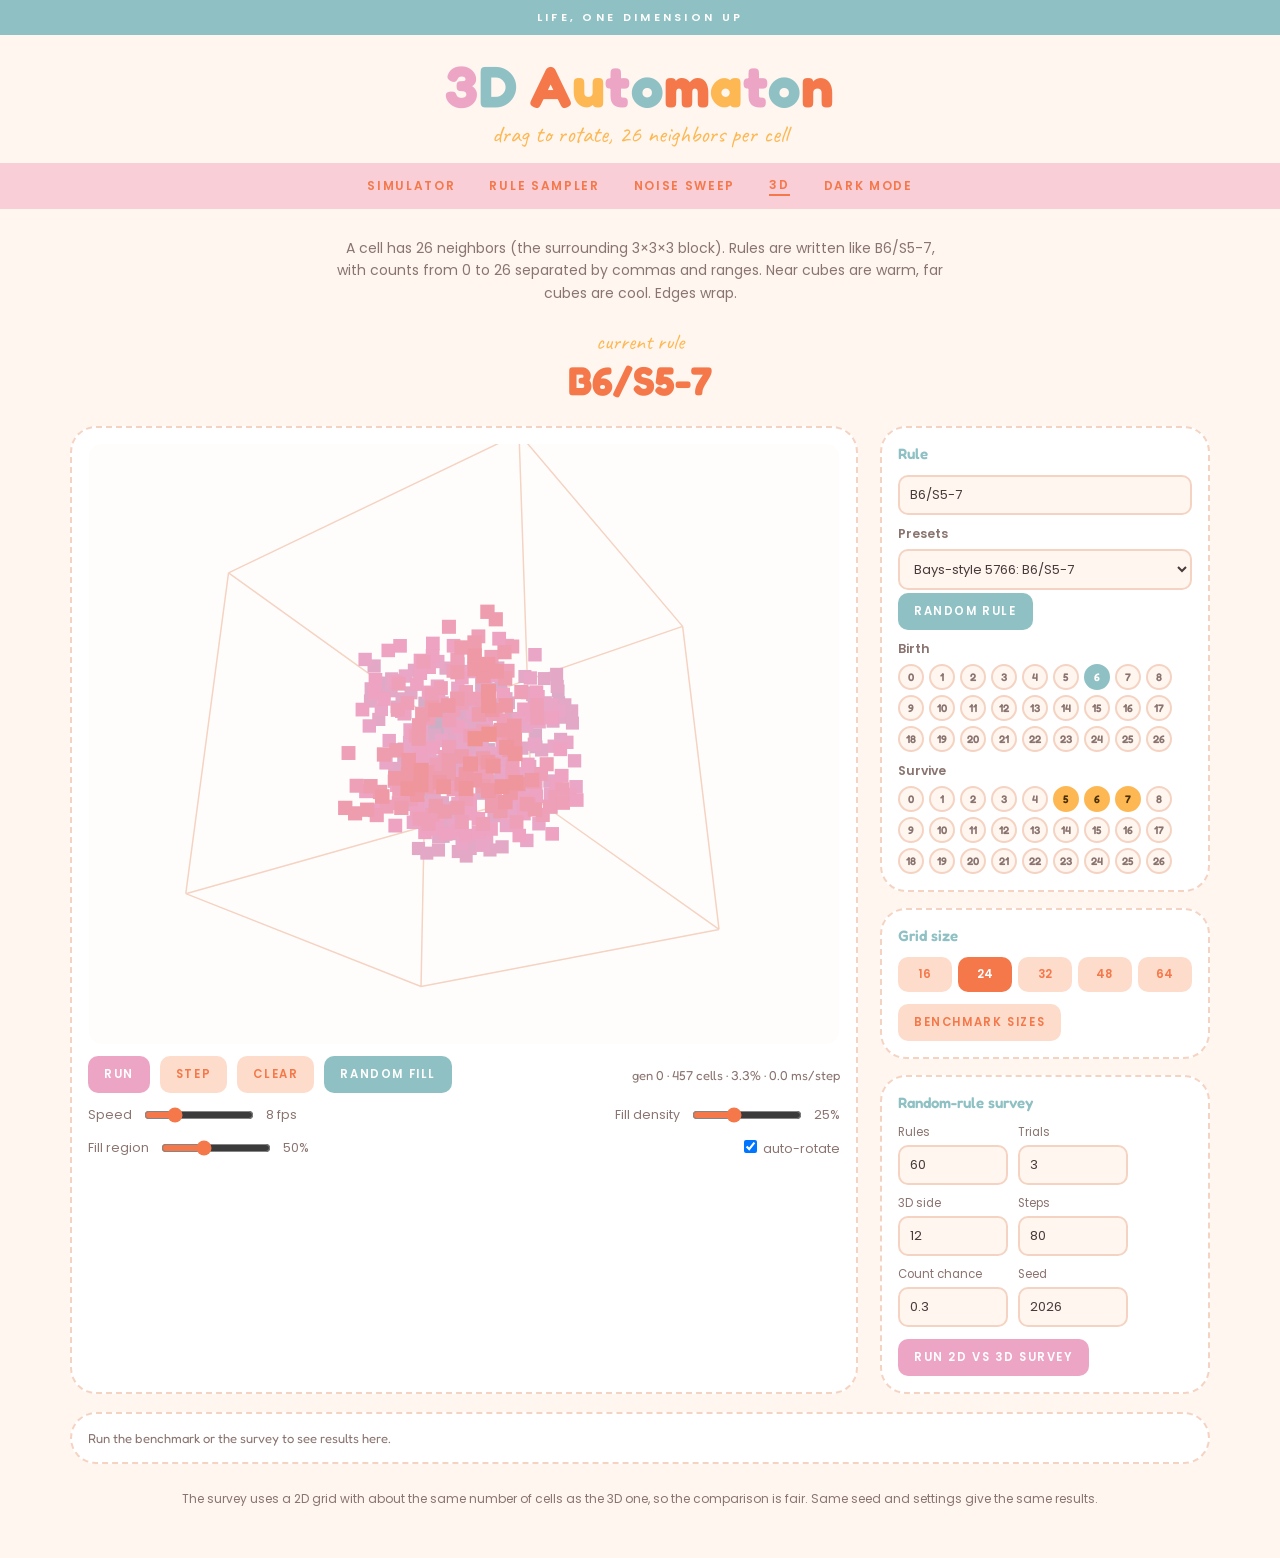
==== 3d.html @ 64c64650 "Add files via upload" ====
<!DOCTYPE html>
<html lang="en">
<head>
<meta charset="UTF-8">
<meta name="viewport" content="width=device-width, initial-scale=1">
<title>3D Automaton · Cellular Automaton Lab</title>
<link href="https://fonts.googleapis.com/css2?family=Caveat:wght@600&family=Fredoka:wght@500;700&family=Poppins:wght@400;600&display=swap" rel="stylesheet">
<link rel="stylesheet" href="style.css">
<script src="shared.js"></script>
<style>table{width:100%;border-collapse:collapse;font-size:12.5px}th,td{padding:7px 10px;text-align:right;border-bottom:1px dashed var(--line)}th:first-child,td:first-child{text-align:left}th{color:var(--teal);font-family:'Fredoka',sans-serif}#board{cursor:grab}.sm{padding:7px 11px;margin:3px 3px 0 0}.field input.w{width:100%}</style>
</head>
<body>
<div class="top">Life, one dimension up</div>
<div class="brand"><h1 class="rainbow">3D Automaton</h1><p class="script">drag to rotate, 26 neighbors per cell</p></div>
<nav><a href="index.html">Simulator</a><a href="sampler.html">Rule sampler</a><a href="noise.html">Noise sweep</a><a class="on" href="3d.html">3D</a><button id="themeBtn">Dark mode</button></nav>
<div class="wrap">
  <p class="intro">A cell has 26 neighbors (the surrounding 3×3×3 block). Rules are written like B6/S5-7, with counts from 0 to 26 separated by commas and ranges. Near cubes are warm, far cubes are cool. Edges wrap.</p>
  <div class="rule-readout"><span class="lbl">current rule</span><span id="ruleText">B6/S5-7</span></div>
  <div class="layout">
    <div class="board-panel">
      <canvas id="board"></canvas>
      <div class="row">
        <button class="btn primary" id="playBtn">Run</button><button class="btn" id="stepBtn">Step</button>
        <button class="btn" id="clearBtn">Clear</button><button class="btn teal" id="randBtn">Random fill</button>
        <span class="sp"></span><span class="mono" id="stat">gen 0</span>
      </div>
      <div class="row">Speed <input type="range" id="speed" min="1" max="30" value="8"><span id="speedL">8 fps</span><span class="sp"></span>
        Fill density <input type="range" id="dens" min="5" max="60" value="25"><span id="densL">25%</span></div>
      <div class="row">Fill region <input type="range" id="reg" min="20" max="100" value="50"><span id="regL">50%</span><span class="sp"></span>
        <label><input type="checkbox" id="auto" checked> auto-rotate</label></div>
    </div>
    <div class="side">
      <div class="card"><h2>Rule</h2>
        <input id="ruleIn" style="width:100%;background:var(--bg);color:var(--ink);border:2px solid var(--line);border-radius:10px;padding:8px 10px;font:13px Poppins,sans-serif" value="B6/S5-7" aria-label="Rule">
        <div class="lab">Presets</div>
        <select id="pre"><option value="B6/S5-7">Bays-style 5766: B6/S5-7</option><option value="B5/S4-5">Bays-style 4555: B5/S4-5</option><option value="B4/S4">Try: B4/S4</option><option value="B5/S5-7">Try: B5/S5-7</option><option value="B6-8/S5-8">Try: B6-8/S5-8</option></select>
        <button class="btn sm teal" id="rndRule">Random rule</button>
        <div class="lab">Birth</div><div class="counts" id="bC"></div>
        <div class="lab">Survive</div><div class="counts" id="sC"></div>
      </div>
      <div class="card"><h2>Grid size</h2>
        <div class="seg" id="sizes"><button class="btn" data-n="16">16</button><button class="btn on" data-n="24">24</button><button class="btn" data-n="32">32</button><button class="btn" data-n="48">48</button><button class="btn" data-n="64">64</button></div>
        <button class="btn sm" id="bench" style="margin-top:12px">Benchmark sizes</button>
      </div>
      <div class="card"><h2>Random-rule survey</h2>
        <div class="row" style="margin:0">
          <div class="field"><label>Rules</label><input class="w" type="number" id="sR" value="60"></div>
          <div class="field"><label>Trials</label><input class="w" type="number" id="sT" value="3"></div>
          <div class="field"><label>3D side</label><input class="w" type="number" id="sN" value="12"></div>
          <div class="field"><label>Steps</label><input class="w" type="number" id="sS" value="80"></div>
          <div class="field"><label>Count chance</label><input class="w" type="number" id="sP" value="0.3" step="0.05"></div>
          <div class="field"><label>Seed</label><input class="w" type="number" id="sD" value="2026"></div>
        </div>
        <button class="btn sm primary" id="survey" style="margin-top:12px">Run 2D vs 3D survey</button>
      </div>
    </div>
  </div>
  <div class="board-panel" style="margin-top:18px;overflow-x:auto"><div class="mono" id="out">Run the benchmark or the survey to see results here.</div><div id="found"></div></div>
  <footer>The survey uses a 2D grid with about the same number of cells as the 3D one, so the comparison is fair. Same seed and settings give the same results.</footer>
</div>
<script>
(()=>{
const $=id=>document.getElementById(id),cv=$('board'),ctx=cv.getContext('2d');
const fmtSet=s=>{const a=[...s].sort((x,y)=>x-y),o=[];for(let i=0;i<a.length;){let j=i;while(j+1<a.length&&a[j+1]===a[j]+1)j++;o.push(j>i?a[i]+'-'+a[j]:''+a[i]);i=j+1}return o.join(',')};
const parseSet=t=>{const s=new Set();for(const p of t.split(',').filter(Boolean)){const m=/^(\d+)(?:-(\d+))?$/.exec(p);if(!m)return null;const a=+m[1],b=m[2]===undefined?a:+m[2];if(a>26||b>26)return null;for(let k=a;k<=b;k++)s.add(k)}return s};
const parse=str=>{const m=/^B([\d,\-]*)\/S([\d,\-]*)$/i.exec(str.trim());if(!m)return null;const B=parseSet(m[1]),S=parseSet(m[2]);return B&&S?{B,S}:null};
const fmt=(B,S)=>'B'+fmtSet(B)+'/S'+fmtSet(S),tab=s=>{const t=new Uint8Array(27);s.forEach(k=>t[k]=1);return t};
const bufs={};const buf=N=>bufs[N]||(bufs[N]=[new Uint8Array(N*N*N),new Uint8Array(N*N*N)]);
function step3(g,N,b,s){
  const N2=N*N,n=new Uint8Array(N2*N),[t1,t2]=buf(N);
  for(let z=0;z<N;z++)for(let y=0;y<N;y++){const o=z*N2+y*N;for(let x=0;x<N;x++)t1[o+x]=g[o+(x?x-1:N-1)]+g[o+x]+g[o+(x<N-1?x+1:0)]}
  for(let z=0;z<N;z++){const o=z*N2;for(let y=0;y<N;y++){const u=o+(y?y-1:N-1)*N,m=o+y*N,d=o+(y<N-1?y+1:0)*N;for(let x=0;x<N;x++)t2[m+x]=t1[u+x]+t1[m+x]+t1[d+x]}}
  for(let z=0;z<N;z++){const u=(z?z-1:N-1)*N2,m=z*N2,d=(z<N-1?z+1:0)*N2;for(let i=0;i<N2;i++){const k=t2[u+i]+t2[m+i]+t2[d+i]-g[m+i];n[m+i]=g[m+i]?s[k]:b[k]}}
  return n}
const count=g=>{let p=0;for(let i=0;i<g.length;i++)p+=g[i];return p};
let N=24,g=new Uint8Array(N**3),B=new Set([6]),S=new Set([5,6,7]),bT=tab(B),sT=tab(S),running=false,gen=0,last=0,fps=8,ax=.5,ay=.6,dirty=true,drag=false,lx=0,ly=0,W=600,H=480,col={},cols=[],msStep=0;
function fill(){const f=$('reg').value/100,d=$('dens').value/100,lo=Math.floor(N*(1-f)/2),hi=Math.ceil(N*(1+f)/2);g=new Uint8Array(N**3);
  for(let z=lo;z<hi;z++)for(let y=lo;y<hi;y++)for(let x=lo;x<hi;x++)g[z*N*N+y*N+x]=Math.random()<d?1:0;gen=0;dirty=true;info()}
function info(){const p=count(g);$('stat').textContent=`gen ${gen} · ${p} cells · ${(p/N**3*100).toFixed(1)}% · ${msStep.toFixed(1)} ms/step`}
function step(){const t=performance.now();g=step3(g,N,bT,sT);msStep=performance.now()-t;gen++;dirty=true;info()}
const rgb=h=>[1,3,5].map(i=>parseInt(h.slice(i,i+2),16));
function colors(){col={bg:CA.css('--canvas'),line:CA.css('--line')};const far=[143,193,196],mid=[237,165,198],near=rgb(CA.css('--live')),K=28;
  cols=Array.from({length:K},(_,b)=>{const t=b/(K-1),[a,c,u]=t<.5?[far,mid,t*2]:[mid,near,(t-.5)*2];return`rgb(${a.map((v,i)=>Math.round(v+(c[i]-v)*u))})`});dirty=true}
function resize(){W=Math.min(cv.parentElement.clientWidth-34,760);H=Math.round(W*.8);const d=devicePixelRatio||1;cv.style.width=W+'px';cv.style.height=H+'px';cv.width=W*d;cv.height=H*d;ctx.setTransform(d,0,0,d,0,0);dirty=true}
function draw(){
  ctx.fillStyle=col.bg;ctx.fillRect(0,0,W,H);
  const sa=Math.sin(ay),ca=Math.cos(ay),sx=Math.sin(ax),cx=Math.cos(ax),sc=Math.min(W,H)/(N*1.7),c=(N-1)/2,D=3*N,mx=W/2,my=H/2,K=cols.length;
  const P=(X,Y,Z)=>{const x1=X*ca+Z*sa,z1=-X*sa+Z*ca,y1=Y*cx-z1*sx,z2=Y*sx+z1*cx,f=1/(1-z2/D);return[mx+x1*sc*f,my+y1*sc*f,z2,f]};
  const h=N/2,V=[];for(let i=0;i<8;i++)V.push(P(i&1?h:-h,i&2?h:-h,i&4?h:-h));
  ctx.strokeStyle=col.line;ctx.lineWidth=1.5;ctx.beginPath();
  for(let i=0;i<8;i++)for(const b of[1,2,4])if(!(i&b)){ctx.moveTo(V[i][0],V[i][1]);ctx.lineTo(V[i|b][0],V[i|b][1])}ctx.stroke();
  const L=Array.from({length:K},()=>[]);
  for(let z=0,i=0;z<N;z++)for(let y=0;y<N;y++)for(let x=0;x<N;x++,i++)if(g[i]){
    const X=x-c,Y=y-c,Z=z-c,x1=X*ca+Z*sa,z1=-X*sa+Z*ca,y1=Y*cx-z1*sx,z2=Y*sx+z1*cx,f=1/(1-z2/D);
    const b=Math.min(K-1,Math.max(0,((z2/(N*.9)+1)*K/2)|0));L[b].push(mx+x1*sc*f,my+y1*sc*f,sc*f)}
  for(let b=0;b<K;b++){ctx.fillStyle=cols[b];const l=L[b];for(let j=0;j<l.length;j+=3){const s=l[j+2]*.92;ctx.fillRect(l[j]-s/2,l[j+1]-s/2,s,s)}}}
function frame(t){
  if(running&&t-last>=1000/fps){last=t;step()}
  if($('auto').checked&&!drag){ay+=.005;dirty=true}
  if(dirty){dirty=false;draw()}requestAnimationFrame(frame)}
cv.addEventListener('pointerdown',e=>{drag=true;lx=e.clientX;ly=e.clientY;cv.setPointerCapture(e.pointerId)});
cv.addEventListener('pointermove',e=>{if(!drag)return;ay+=(e.clientX-lx)*.01;ax=Math.max(-1.5,Math.min(1.5,ax+(e.clientY-ly)*.01));lx=e.clientX;ly=e.clientY;dirty=true});
addEventListener('pointerup',()=>drag=false);
// rule editor
const bt={b:[],s:[]};
function build(el,k,set){for(let n=0;n<=26;n++){const b=document.createElement('button');b.className='cb';b.textContent=n;b.style.cssText='width:26px;height:26px;font-size:11px';
  b.onclick=()=>{set().has(n)?set().delete(n):set().add(n);sync()};el.appendChild(b);bt[k].push(b)}}
function sync(){bT=tab(B);sT=tab(S);bt.b.forEach((b,n)=>b.classList.toggle('b',B.has(n)));bt.s.forEach((b,n)=>b.classList.toggle('s',S.has(n)));
  const r=fmt(B,S);$('ruleText').textContent=r;$('ruleIn').value=r;$('pre').value=[...$('pre').options].some(o=>o.value===r)?r:$('pre').value}
function setRule(str){const r=parse(str);if(!r)return false;B=r.B;S=r.S;sync();return true}
build($('bC'),'b',()=>B);build($('sC'),'s',()=>S);
$('ruleIn').onchange=e=>{if(!setRule(e.target.value))e.target.value=fmt(B,S)};
$('pre').onchange=e=>setRule(e.target.value);
$('rndRule').onclick=()=>{const r=p=>{const s=new Set();for(let n=0;n<=26;n++)if(Math.random()<p)s.add(n);return s};B=r(.2);S=r(.3);sync();fill()};
// controls
$('playBtn').onclick=()=>{running=!running;$('playBtn').textContent=running?'Pause':'Run'};
$('stepBtn').onclick=()=>{if(!running)step()};
$('clearBtn').onclick=()=>{g=new Uint8Array(N**3);gen=0;dirty=true;info()};
$('randBtn').onclick=fill;
$('speed').oninput=e=>{fps=+e.target.value;$('speedL').textContent=fps+' fps'};
$('dens').oninput=e=>$('densL').textContent=e.target.value+'%';
$('reg').oninput=e=>$('regL').textContent=e.target.value+'%';
document.querySelectorAll('#sizes .btn').forEach(b=>b.onclick=()=>{document.querySelectorAll('#sizes .btn').forEach(x=>x.classList.remove('on'));b.classList.add('on');N=+b.dataset.n;fill()});
addEventListener('keydown',e=>{if(['SELECT','INPUT'].includes(e.target.tagName))return;if(e.code==='Space'){e.preventDefault();$('playBtn').click()}if(e.key==='s')$('stepBtn').click()});
// benchmark: time per step by grid size
$('bench').onclick=async()=>{
  const o=$('out');o.innerHTML='Benchmarking…';const rows=[];
  for(const n of[16,24,32,48,64,96,128]){await new Promise(r=>setTimeout(r,20));
    let a=Uint8Array.from({length:n**3},()=>Math.random()<.25?1:0);const t=performance.now();
    for(let i=0;i<3;i++)a=step3(a,n,bT,sT);rows.push([n,n**3,(performance.now()-t)/3])}
  o.innerHTML='<table><thead><tr><th>Side</th><th>Cells</th><th>ms per step</th><th>Steps/sec</th></tr></thead><tbody>'+rows.map(r=>`<tr><td>${r[0]}³</td><td>${r[1].toLocaleString()}</td><td>${r[2].toFixed(1)}</td><td>${(1000/r[2]).toFixed(1)}</td></tr>`).join('')+'</tbody></table><p class="note">Simulation only. Drawing every live cell each frame is usually the first limit, so large grids look best with a sparse rule.</p>'};
// survey: 2D vs 3D random rules
const hash=a=>{let h=2166136261;for(let i=0;i<a.length;i++)h=Math.imul(h^a[i],16777619);return h>>>0};
function trial(f,len,steps,d,rnd){let a=Uint8Array.from({length:len},()=>rnd()<d?1:0);const seen=new Set();
  for(let t=0;t<steps;t++){const h=hash(a);if(seen.has(h))return{c:hash(f(a))===h?'still':'oscillating',d:count(a)/len};seen.add(h);a=f(a);if(!count(a))return{c:'extinct',d:0}}
  const d2=count(a)/len;return{c:d2>.5?'dense':'active',d:d2}}
$('survey').onclick=async()=>{
  const R=+$('sR').value,T=+$('sT').value,n3=+$('sN').value,steps=+$('sS').value,p=+$('sP').value,rnd=CA.prng(+$('sD').value),n2=Math.round(n3**1.5);
  const C=['extinct','still','oscillating','active','dense'],tot={2:{},3:{}},dsum={2:0,3:0},num={2:0,3:0},found=[];$('survey').disabled=true;
  for(let r=0;r<R;r++){
    const pick=m=>{const s=new Set();for(let n=0;n<=m;n++)if(rnd()<p)s.add(n);return s};
    const rules={2:{B:pick(8),S:pick(8)},3:{B:pick(26),S:pick(26)}};
    for(const dim of[2,3]){const{B:b,S:s}=rules[dim],bt=tab(b),st=tab(s);let inter=0,dn=0;
      const f=dim===2?a=>CA.step(a,n2,n2,b,s):a=>step3(a,n3,bt,st),len=dim===2?n2*n2:n3**3;
      for(let t=0;t<T;t++){const x=trial(f,len,steps,.1+rnd()*.3,rnd);tot[dim][x.c]=(tot[dim][x.c]||0)+1;dsum[dim]+=x.d;num[dim]++;
        if((x.c==='active'||x.c==='oscillating')&&x.d>.02&&x.d<.4){inter++;dn+=x.d}}
      if(dim===3&&inter>=Math.ceil(T/2)&&found.length<16)found.push(fmt(b,s));
      await new Promise(r=>setTimeout(r,0))}
    $('out').textContent=`${r+1} / ${R} rules`}
  const pc=(d,c)=>((tot[d][c]||0)/num[d]*100).toFixed(1)+'%';
  $('out').innerHTML=`<table><thead><tr><th>Behavior</th><th>2D (${n2}×${n2})</th><th>3D (${n3}³)</th></tr></thead><tbody>`+C.map(c=>`<tr><td>${c}</td><td>${pc(2,c)}</td><td>${pc(3,c)}</td></tr>`).join('')+`<tr><td>mean final density</td><td>${(dsum[2]/num[2]).toFixed(3)}</td><td>${(dsum[3]/num[3]).toFixed(3)}</td></tr></tbody></table><p class="note">${R*T} trials per dimension. Still means the grid stopped changing; oscillating means a full-grid repeat; active means no repeat within ${steps} steps; dense means active with over 50% of cells alive.</p>`;
  $('found').innerHTML=found.length?'<div class="lab">3D rules that stayed active at moderate density (click to load)</div>'+found.map(r=>`<button class="btn sm" data-r="${r}">${r}</button>`).join(''):'';
  $('found').querySelectorAll('button').forEach(b=>b.onclick=()=>{setRule(b.dataset.r);fill();window.scrollTo({top:0,behavior:'smooth'})});
  $('survey').disabled=false};
addEventListener('themechange',colors);addEventListener('resize',resize);
colors();resize();sync();fill();requestAnimationFrame(frame);
})();
</script>
</body>
</html>
---- style.css ----
:root{--bg:#fff6f0;--panel:#fff;--line:#f5d3c3;--ink:#4a3a3a;--dim:#8a7470;--pink:#eda5c6;--teal:#8fc1c4;--orange:#f4784a;--yellow:#fdb853;--peach:#fddccb;--strip:#f9ced6;--canvas:#fffdfb;--live:#f4784a;--grid:rgba(0,0,0,.05);--stripink:#f4784a}
:root[data-theme=dark]{--bg:#1b2326;--panel:#243034;--line:#35474c;--ink:#f6ece8;--dim:#a4b7b8;--peach:#3a3030;--strip:#43303c;--canvas:#141b1d;--live:#fdb853;--grid:rgba(255,255,255,.05);--stripink:#eda5c6}
*{box-sizing:border-box}
html,body{margin:0;background:var(--bg);color:var(--ink);font-family:'Poppins',system-ui,sans-serif;transition:background .25s,color .25s}
.top{background:var(--teal);color:#fff;text-align:center;font-size:11px;letter-spacing:.3em;padding:9px;font-weight:600;text-transform:uppercase}
.brand{text-align:center;padding:22px 16px 14px}
.rainbow{font-family:'Fredoka',sans-serif;font-weight:700;font-size:clamp(34px,6vw,58px);margin:0;letter-spacing:.01em;line-height:1}
.script{font-family:'Caveat',cursive;font-size:24px;color:var(--yellow);margin:4px 0 0}
nav{background:var(--strip);display:flex;justify-content:center;align-items:center;gap:34px;padding:13px 16px;flex-wrap:wrap}
nav a,nav button{color:var(--stripink);font:600 12px 'Poppins',sans-serif;letter-spacing:.14em;text-transform:uppercase;text-decoration:none;background:none;border:0;padding:0;cursor:pointer}
nav a.on{border-bottom:2px solid var(--stripink)}
.wrap{max-width:1180px;margin:0 auto;padding:28px 20px 50px}
.intro{text-align:center;max-width:620px;margin:0 auto 24px;color:var(--dim);font-size:14px;line-height:1.6}
.rule-readout{text-align:center;margin-bottom:22px}
.rule-readout .lbl{display:block;font-family:'Caveat',cursive;font-size:22px;color:var(--yellow)}
#ruleText{font-family:'Fredoka',sans-serif;font-size:40px;font-weight:700;color:var(--orange)}
.layout{display:grid;grid-template-columns:1fr 330px;gap:22px}
@media(max-width:900px){.layout{grid-template-columns:1fr}}
.board-panel,.card{background:var(--panel);border:2px dashed var(--line);border-radius:26px;padding:16px}
.card h2{font:600 15px 'Fredoka',sans-serif;color:var(--teal);margin:0 0 12px}
.side{display:flex;flex-direction:column;gap:16px}
#board{display:block;margin:0 auto;border-radius:14px;cursor:crosshair;touch-action:none;background:var(--canvas)}
.row{display:flex;align-items:center;gap:10px;margin-top:12px;flex-wrap:wrap;font-size:12.5px;color:var(--dim)}
.sp{flex:1}
.btn,button.btn{font:600 11.5px 'Poppins',sans-serif;letter-spacing:.14em;text-transform:uppercase;background:var(--peach);color:var(--orange);border:0;border-radius:10px;padding:10px 16px;cursor:pointer;text-decoration:none;display:inline-block}
.btn:hover{filter:brightness(.96)}
.btn.primary{background:var(--pink);color:#fff}
.btn.teal{background:var(--teal);color:#fff}
.btn:disabled{opacity:.5;cursor:default}
:focus-visible{outline:3px solid var(--teal);outline-offset:2px}
input[type=range]{accent-color:var(--orange);width:110px}
select,.field input{width:100%;background:var(--bg);color:var(--ink);border:2px solid var(--line);border-radius:10px;padding:8px 10px;font:13px 'Poppins',sans-serif}
.counts{display:flex;gap:5px;flex-wrap:wrap}
.lab{font-size:12.5px;color:var(--dim);margin:10px 0 6px;font-weight:600}
.cb{width:28px;height:28px;border-radius:50%;border:2px solid var(--line);background:var(--bg);color:var(--dim);font:600 12px 'Fredoka',sans-serif;cursor:pointer;padding:0}
.cb.b{background:var(--teal);border-color:var(--teal);color:#fff}
.cb.s{background:var(--yellow);border-color:var(--yellow);color:#4a3000}
.note{font-size:11.5px;color:var(--dim);line-height:1.5;margin:12px 0 0}
.seg{display:flex;gap:6px}.seg .btn{flex:1;padding:9px 4px;letter-spacing:.04em}.seg .btn.on{background:var(--orange);color:#fff}
.mono{font-family:'Fredoka',sans-serif;font-size:13px;color:var(--dim)}
.controls{display:flex;gap:14px;align-items:flex-end;flex-wrap:wrap;margin-bottom:18px}
.field{display:flex;flex-direction:column;gap:4px;width:110px}.field label{font-size:11.5px;color:var(--dim)}
.legend{display:flex;gap:12px;flex-wrap:wrap;margin:14px 0;font-size:12px;color:var(--dim)}
.grid{display:grid;grid-template-columns:repeat(auto-fill,minmax(150px,1fr));gap:12px}
.rcard{background:var(--panel);border:2px dashed var(--line);border-radius:20px;padding:9px;display:flex;flex-direction:column;gap:6px;color:var(--ink);text-decoration:none}
.rcard:hover{border-color:var(--pink)}
.rcard canvas{width:100%;aspect-ratio:1;border-radius:12px;background:var(--canvas)}
.rname{font:600 13px 'Fredoka',sans-serif}.rmeta{font-size:10.5px;color:var(--dim)}
.tag{font:600 10px 'Poppins',sans-serif;padding:3px 9px;border-radius:99px;align-self:flex-start;color:#fff;display:inline-block}
.t-extinct{background:var(--orange)}.t-still{background:var(--teal)}.t-oscillating{background:var(--yellow);color:#4a3000}.t-mobile{background:var(--pink)}.t-growth{background:#6fa8dc}.t-chaotic{background:#b58ae0}
.dot{width:10px;height:10px;border-radius:50%;display:inline-block;margin-right:5px}
footer{text-align:center;color:var(--dim);font-size:12px;margin-top:26px}
.kbd{background:var(--peach);padding:1px 7px;border-radius:5px}
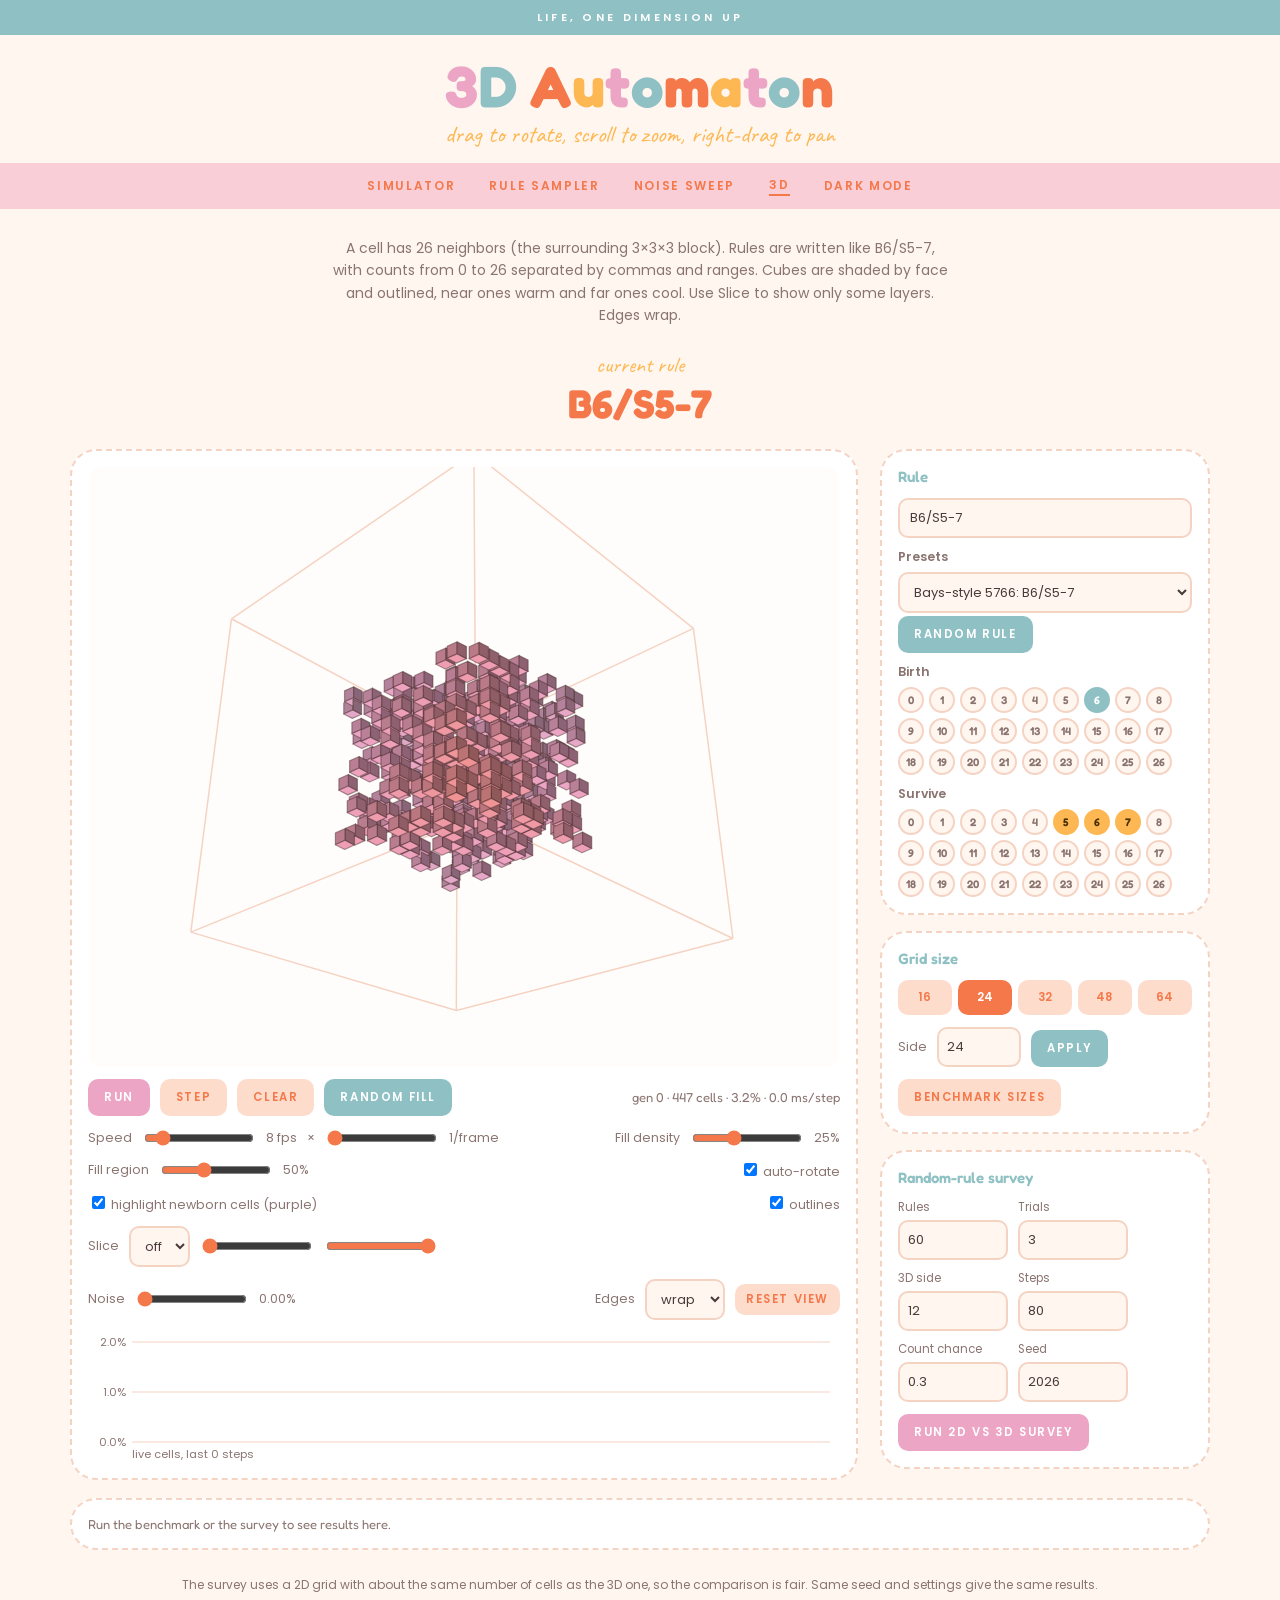
==== commit 1bc251d8: "Add files via upload" ====
--- a/3d.html
+++ b/3d.html
@@ -11,10 +11,10 @@
 </head>
 <body>
 <div class="top">Life, one dimension up</div>
-<div class="brand"><h1 class="rainbow">3D Automaton</h1><p class="script">drag to rotate, 26 neighbors per cell</p></div>
+<div class="brand"><h1 class="rainbow">3D Automaton</h1><p class="script">drag to rotate, scroll to zoom, right-drag to pan</p></div>
 <nav><a href="index.html">Simulator</a><a href="sampler.html">Rule sampler</a><a href="noise.html">Noise sweep</a><a class="on" href="3d.html">3D</a><button id="themeBtn">Dark mode</button></nav>
 <div class="wrap">
-  <p class="intro">A cell has 26 neighbors (the surrounding 3×3×3 block). Rules are written like B6/S5-7, with counts from 0 to 26 separated by commas and ranges. Near cubes are warm, far cubes are cool. Edges wrap.</p>
+  <p class="intro">A cell has 26 neighbors (the surrounding 3×3×3 block). Rules are written like B6/S5-7, with counts from 0 to 26 separated by commas and ranges. Cubes are shaded by face and outlined, near ones warm and far ones cool. Use Slice to show only some layers. Edges wrap.</p>
   <div class="rule-readout"><span class="lbl">current rule</span><span id="ruleText">B6/S5-7</span></div>
   <div class="layout">
     <div class="board-panel">
@@ -24,10 +24,14 @@
         <button class="btn" id="clearBtn">Clear</button><button class="btn teal" id="randBtn">Random fill</button>
         <span class="sp"></span><span class="mono" id="stat">gen 0</span>
       </div>
-      <div class="row">Speed <input type="range" id="speed" min="1" max="30" value="8"><span id="speedL">8 fps</span><span class="sp"></span>
+      <div class="row">Speed <input type="range" id="speed" min="1" max="60" value="8"><span id="speedL">8 fps</span> × <input type="range" id="spf" min="1" max="50" value="1"><span id="spfL">1/frame</span><span class="sp"></span>
         Fill density <input type="range" id="dens" min="5" max="60" value="25"><span id="densL">25%</span></div>
       <div class="row">Fill region <input type="range" id="reg" min="20" max="100" value="50"><span id="regL">50%</span><span class="sp"></span>
         <label><input type="checkbox" id="auto" checked> auto-rotate</label></div>
+      <div class="row"><label><input type="checkbox" id="newb" checked> highlight newborn cells (purple)</label><span class="sp"></span><label><input type="checkbox" id="outl" checked> outlines</label></div>
+      <div class="row">Slice <select id="ax" style="width:auto"><option value="">off</option><option value="x">x</option><option value="y">y</option><option value="z">z</option></select><input type="range" id="lo" min="0" max="23" value="0" aria-label="Slice start"><input type="range" id="hi" min="0" max="23" value="23" aria-label="Slice end"><span id="sliceL"></span></div>
+      <div class="row">Noise <input type="range" id="noise" min="0" max="500" value="0"><span id="noiseL">0.00%</span><span class="sp"></span>Edges <select id="wrap" style="width:auto"><option value="wrap">wrap</option><option value="dead">dead</option></select><button class="btn" id="viewBtn" style="padding:7px 11px">Reset view</button></div>
+      <canvas id="plot" class="plot"></canvas>
     </div>
     <div class="side">
       <div class="card"><h2>Rule</h2>
@@ -40,6 +44,7 @@
       </div>
       <div class="card"><h2>Grid size</h2>
         <div class="seg" id="sizes"><button class="btn" data-n="16">16</button><button class="btn on" data-n="24">24</button><button class="btn" data-n="32">32</button><button class="btn" data-n="48">48</button><button class="btn" data-n="64">64</button></div>
+        <div class="row" style="margin-top:12px">Side <input type="number" id="nIn" value="24" min="8" max="256" style="width:84px"><button class="btn sm teal" id="nApply">Apply</button></div>
         <button class="btn sm" id="bench" style="margin-top:12px">Benchmark sizes</button>
       </div>
       <div class="card"><h2>Random-rule survey</h2>
@@ -66,40 +71,54 @@
 const parse=str=>{const m=/^B([\d,\-]*)\/S([\d,\-]*)$/i.exec(str.trim());if(!m)return null;const B=parseSet(m[1]),S=parseSet(m[2]);return B&&S?{B,S}:null};
 const fmt=(B,S)=>'B'+fmtSet(B)+'/S'+fmtSet(S),tab=s=>{const t=new Uint8Array(27);s.forEach(k=>t[k]=1);return t};
 const bufs={};const buf=N=>bufs[N]||(bufs[N]=[new Uint8Array(N*N*N),new Uint8Array(N*N*N)]);
-function step3(g,N,b,s){
+function step3(g,N,b,s,dead){
   const N2=N*N,n=new Uint8Array(N2*N),[t1,t2]=buf(N);
   for(let z=0;z<N;z++)for(let y=0;y<N;y++){const o=z*N2+y*N;for(let x=0;x<N;x++)t1[o+x]=g[o+(x?x-1:N-1)]+g[o+x]+g[o+(x<N-1?x+1:0)]}
   for(let z=0;z<N;z++){const o=z*N2;for(let y=0;y<N;y++){const u=o+(y?y-1:N-1)*N,m=o+y*N,d=o+(y<N-1?y+1:0)*N;for(let x=0;x<N;x++)t2[m+x]=t1[u+x]+t1[m+x]+t1[d+x]}}
   for(let z=0;z<N;z++){const u=(z?z-1:N-1)*N2,m=z*N2,d=(z<N-1?z+1:0)*N2;for(let i=0;i<N2;i++){const k=t2[u+i]+t2[m+i]+t2[d+i]-g[m+i];n[m+i]=g[m+i]?s[k]:b[k]}}
+  if(dead)for(let a=0;a<N;a++)for(let q=0;q<N;q++){n[a*N+q]=n[(N-1)*N2+a*N+q]=n[a*N2+q]=n[a*N2+(N-1)*N+q]=n[a*N2+q*N]=n[a*N2+q*N+N-1]=0}
   return n}
 const count=g=>{let p=0;for(let i=0;i<g.length;i++)p+=g[i];return p};
-let N=24,g=new Uint8Array(N**3),B=new Set([6]),S=new Set([5,6,7]),bT=tab(B),sT=tab(S),running=false,gen=0,last=0,fps=8,ax=.5,ay=.6,dirty=true,drag=false,lx=0,ly=0,W=600,H=480,col={},cols=[],msStep=0;
+let prev=null,dead=false,noise=0,zoom=1,pdx=0,pdy=0,spf=1,hist=[],pan=false,N=24,g=new Uint8Array(N**3),B=new Set([6]),S=new Set([5,6,7]),bT=tab(B),sT=tab(S),running=false,gen=0,last=0,fps=8,ax=.5,ay=.6,dirty=true,drag=false,lx=0,ly=0,W=600,H=480,col={},cols=[],colsN=[],msStep=0;
 function fill(){const f=$('reg').value/100,d=$('dens').value/100,lo=Math.floor(N*(1-f)/2),hi=Math.ceil(N*(1+f)/2);g=new Uint8Array(N**3);
-  for(let z=lo;z<hi;z++)for(let y=lo;y<hi;y++)for(let x=lo;x<hi;x++)g[z*N*N+y*N+x]=Math.random()<d?1:0;gen=0;dirty=true;info()}
+  for(let z=lo;z<hi;z++)for(let y=lo;y<hi;y++)for(let x=lo;x<hi;x++)g[z*N*N+y*N+x]=Math.random()<d?1:0;gen=0;prev=null;hist=[];dirty=true;info()}
 function info(){const p=count(g);$('stat').textContent=`gen ${gen} · ${p} cells · ${(p/N**3*100).toFixed(1)}% · ${msStep.toFixed(1)} ms/step`}
-function step(){const t=performance.now();g=step3(g,N,bT,sT);msStep=performance.now()-t;gen++;dirty=true;info()}
+function step(){const t=performance.now();prev=g;g=step3(g,N,bT,sT,dead);if(noise>0){const e=noise*g.length;let k=Math.floor(e)+(Math.random()<e%1?1:0);while(k--)g[Math.random()*g.length|0]^=1}msStep=performance.now()-t;gen++;dirty=true;hist.push(count(g)/N**3);if(hist.length>2000)hist.splice(0,1000)}
 const rgb=h=>[1,3,5].map(i=>parseInt(h.slice(i,i+2),16));
-function colors(){col={bg:CA.css('--canvas'),line:CA.css('--line')};const far=[143,193,196],mid=[237,165,198],near=rgb(CA.css('--live')),K=28;
-  cols=Array.from({length:K},(_,b)=>{const t=b/(K-1),[a,c,u]=t<.5?[far,mid,t*2]:[mid,near,(t-.5)*2];return`rgb(${a.map((v,i)=>Math.round(v+(c[i]-v)*u))})`});dirty=true}
+function colors(){
+  col={bg:CA.css('--canvas'),line:CA.css('--line'),edge:document.documentElement.dataset.theme==='dark'?'rgba(0,0,0,.6)':'rgba(70,40,40,.45)'};
+  const far=[143,193,196],mid=[237,165,198],near=rgb(CA.css('--live')),K=48,sh=[.78,1,.6],mk=(a,c,u)=>a.map((v,i)=>v+(c[i]-v)*u);
+  const shade=r=>sh.map(m=>`rgb(${r.map(v=>Math.round(Math.min(255,v*m)))})`);
+  cols=Array.from({length:K},(_,b)=>{const t=b/(K-1);return shade(t<.5?mk(far,mid,t*2):mk(mid,near,(t-.5)*2))});
+  colsN=Array.from({length:K},(_,b)=>shade(mk([160,120,225],[120,60,200],b/(K-1))));dirty=true}
 function resize(){W=Math.min(cv.parentElement.clientWidth-34,760);H=Math.round(W*.8);const d=devicePixelRatio||1;cv.style.width=W+'px';cv.style.height=H+'px';cv.width=W*d;cv.height=H*d;ctx.setTransform(d,0,0,d,0,0);dirty=true}
 function draw(){
   ctx.fillStyle=col.bg;ctx.fillRect(0,0,W,H);
-  const sa=Math.sin(ay),ca=Math.cos(ay),sx=Math.sin(ax),cx=Math.cos(ax),sc=Math.min(W,H)/(N*1.7),c=(N-1)/2,D=3*N,mx=W/2,my=H/2,K=cols.length;
-  const P=(X,Y,Z)=>{const x1=X*ca+Z*sa,z1=-X*sa+Z*ca,y1=Y*cx-z1*sx,z2=Y*sx+z1*cx,f=1/(1-z2/D);return[mx+x1*sc*f,my+y1*sc*f,z2,f]};
+  const sa=Math.sin(ay),ca=Math.cos(ay),sx=Math.sin(ax),cx=Math.cos(ax),sc=Math.min(W,H)/(N*1.7)*zoom,c=(N-1)/2,D=3*N,mx=W/2+pdx,my=H/2+pdy,K=cols.length;
+  const P=(X,Y,Z)=>{const x1=X*ca+Z*sa,z1=-X*sa+Z*ca,y1=Y*cx-z1*sx,z2=Y*sx+z1*cx,f=1/(1-z2/D);return[mx+x1*sc*f,my+y1*sc*f]};
   const h=N/2,V=[];for(let i=0;i<8;i++)V.push(P(i&1?h:-h,i&2?h:-h,i&4?h:-h));
   ctx.strokeStyle=col.line;ctx.lineWidth=1.5;ctx.beginPath();
   for(let i=0;i<8;i++)for(const b of[1,2,4])if(!(i&b)){ctx.moveTo(V[i][0],V[i][1]);ctx.lineTo(V[i|b][0],V[i|b][1])}ctx.stroke();
-  const L=Array.from({length:K},()=>[]);
+  // the three cube faces that point toward the camera, as screen offsets from the cell center
+  const sg=[Math.sign(-sa*cx)||1,Math.sign(sx)||1,Math.sign(ca*cx)||1],q=.44;
+  const F=[0,1,2].map(a=>{const u=(a+1)%3,v=(a+2)%3;return[[1,1],[-1,1],[-1,-1],[1,-1]].map(([p,r])=>{const w=[0,0,0];w[a]=sg[a]*q;w[u]=p*q;w[v]=r*q;return[w[0]*ca+w[2]*sa,w[1]*cx-(-w[0]*sa+w[2]*ca)*sx]})});
+  const axis=$('ax').value?'xyz'.indexOf($('ax').value):-1,lo=Math.min($('lo').value,$('hi').value),hi=Math.max($('lo').value,$('hi').value),showNew=$('newb').checked&&prev&&prev.length===g.length;
+  const L=Array.from({length:K},()=>[]),Ln=Array.from({length:K},()=>[]);
   for(let z=0,i=0;z<N;z++)for(let y=0;y<N;y++)for(let x=0;x<N;x++,i++)if(g[i]){
+    if(axis>=0){const v=axis===0?x:axis===1?y:z;if(v<lo||v>hi)continue}
     const X=x-c,Y=y-c,Z=z-c,x1=X*ca+Z*sa,z1=-X*sa+Z*ca,y1=Y*cx-z1*sx,z2=Y*sx+z1*cx,f=1/(1-z2/D);
-    const b=Math.min(K-1,Math.max(0,((z2/(N*.9)+1)*K/2)|0));L[b].push(mx+x1*sc*f,my+y1*sc*f,sc*f)}
-  for(let b=0;b<K;b++){ctx.fillStyle=cols[b];const l=L[b];for(let j=0;j<l.length;j+=3){const s=l[j+2]*.92;ctx.fillRect(l[j]-s/2,l[j+1]-s/2,s,s)}}}
+    const b=Math.min(K-1,Math.max(0,((z2/(N*.9)+1)*K/2)|0));(showNew&&!prev[i]?Ln:L)[b].push(mx+x1*sc*f,my+y1*sc*f,sc*f)}
+  const edge=$('outl').checked&&sc>=4;ctx.strokeStyle=col.edge;ctx.lineWidth=Math.min(1.2,sc/6);ctx.lineJoin='round';
+  const batch=(l,cs)=>{if(!l.length)return;for(let a=0;a<3;a++){ctx.fillStyle=cs[a];ctx.beginPath();const o=F[a];
+    for(let j=0;j<l.length;j+=3){const px=l[j],py=l[j+1],s=l[j+2];ctx.moveTo(px+o[0][0]*s,py+o[0][1]*s);for(let k=1;k<4;k++)ctx.lineTo(px+o[k][0]*s,py+o[k][1]*s);ctx.closePath()}
+    ctx.fill();if(edge)ctx.stroke()}};
+  for(let b=0;b<K;b++){batch(L[b],cols[b]);batch(Ln[b],colsN[b])}}
 function frame(t){
-  if(running&&t-last>=1000/fps){last=t;step()}
+  if(running&&t-last>=1000/fps-2){last=t;const t0=performance.now();for(let i=0;i<spf&&(i<1||performance.now()-t0<40);i++)step();info()}
   if($('auto').checked&&!drag){ay+=.005;dirty=true}
-  if(dirty){dirty=false;draw()}requestAnimationFrame(frame)}
-cv.addEventListener('pointerdown',e=>{drag=true;lx=e.clientX;ly=e.clientY;cv.setPointerCapture(e.pointerId)});
-cv.addEventListener('pointermove',e=>{if(!drag)return;ay+=(e.clientX-lx)*.01;ax=Math.max(-1.5,Math.min(1.5,ax+(e.clientY-ly)*.01));lx=e.clientX;ly=e.clientY;dirty=true});
+  if(dirty){dirty=false;draw();CA.plot($('plot'),hist)}requestAnimationFrame(frame)}
+cv.addEventListener('pointerdown',e=>{drag=true;pan=e.button!==0||e.shiftKey;lx=e.clientX;ly=e.clientY;cv.setPointerCapture(e.pointerId)});
+cv.addEventListener('pointermove',e=>{if(!drag)return;if(pan){pdx+=e.clientX-lx;pdy+=e.clientY-ly}else{ay+=(e.clientX-lx)*.01;ax=Math.max(-1.5,Math.min(1.5,ax+(e.clientY-ly)*.01))}lx=e.clientX;ly=e.clientY;dirty=true});
 addEventListener('pointerup',()=>drag=false);
 // rule editor
 const bt={b:[],s:[]};
@@ -114,13 +133,13 @@
 $('rndRule').onclick=()=>{const r=p=>{const s=new Set();for(let n=0;n<=26;n++)if(Math.random()<p)s.add(n);return s};B=r(.2);S=r(.3);sync();fill()};
 // controls
 $('playBtn').onclick=()=>{running=!running;$('playBtn').textContent=running?'Pause':'Run'};
-$('stepBtn').onclick=()=>{if(!running)step()};
-$('clearBtn').onclick=()=>{g=new Uint8Array(N**3);gen=0;dirty=true;info()};
+$('stepBtn').onclick=()=>{if(!running){step();info()}};
+$('clearBtn').onclick=()=>{g=new Uint8Array(N**3);gen=0;prev=null;hist=[];dirty=true;info()};
 $('randBtn').onclick=fill;
 $('speed').oninput=e=>{fps=+e.target.value;$('speedL').textContent=fps+' fps'};
 $('dens').oninput=e=>$('densL').textContent=e.target.value+'%';
 $('reg').oninput=e=>$('regL').textContent=e.target.value+'%';
-document.querySelectorAll('#sizes .btn').forEach(b=>b.onclick=()=>{document.querySelectorAll('#sizes .btn').forEach(x=>x.classList.remove('on'));b.classList.add('on');N=+b.dataset.n;fill()});
+document.querySelectorAll('#sizes .btn').forEach(b=>b.onclick=()=>{document.querySelectorAll('#sizes .btn').forEach(x=>x.classList.remove('on'));b.classList.add('on');N=+b.dataset.n;$('nIn').value=N;$('lo').max=$('hi').max=N-1;$('lo').value=0;$('hi').value=N-1;fill()});
 addEventListener('keydown',e=>{if(['SELECT','INPUT'].includes(e.target.tagName))return;if(e.code==='Space'){e.preventDefault();$('playBtn').click()}if(e.key==='s')$('stepBtn').click()});
 // benchmark: time per step by grid size
 $('bench').onclick=async()=>{
@@ -152,6 +171,14 @@
   $('found').innerHTML=found.length?'<div class="lab">3D rules that stayed active at moderate density (click to load)</div>'+found.map(r=>`<button class="btn sm" data-r="${r}">${r}</button>`).join(''):'';
   $('found').querySelectorAll('button').forEach(b=>b.onclick=()=>{setRule(b.dataset.r);fill();window.scrollTo({top:0,behavior:'smooth'})});
   $('survey').disabled=false};
+['ax','lo','hi','newb','outl'].forEach(k=>$(k).oninput=()=>{$('sliceL').textContent=$('ax').value?$('ax').value+' '+Math.min($('lo').value,$('hi').value)+' to '+Math.max($('lo').value,$('hi').value):'';dirty=true});
+$('spf').oninput=e=>{spf=+e.target.value;$('spfL').textContent=spf+'/frame'};
+$('noise').oninput=e=>{const p=e.target.value/100;noise=p/100;$('noiseL').textContent=p.toFixed(2)+'%'};
+$('wrap').onchange=e=>dead=e.target.value==='dead';
+$('nApply').onclick=()=>{N=Math.max(8,Math.min(256,+$('nIn').value||24));$('nIn').value=N;$('lo').max=$('hi').max=N-1;$('lo').value=0;$('hi').value=N-1;document.querySelectorAll('#sizes .btn').forEach(x=>x.classList.toggle('on',+x.dataset.n===N));fill()};
+cv.addEventListener('wheel',e=>{e.preventDefault();zoom=Math.max(.3,Math.min(10,zoom*Math.exp(-e.deltaY*.0015)));dirty=true},{passive:false});
+cv.addEventListener('contextmenu',e=>e.preventDefault());
+$('viewBtn').onclick=()=>{zoom=1;pdx=pdy=0;dirty=true};
 addEventListener('themechange',colors);addEventListener('resize',resize);
 colors();resize();sync();fill();requestAnimationFrame(frame);
 })();
--- a/style.css
+++ b/style.css
@@ -51,3 +51,6 @@
 .dot{width:10px;height:10px;border-radius:50%;display:inline-block;margin-right:5px}
 footer{text-align:center;color:var(--dim);font-size:12px;margin-top:26px}
 .kbd{background:var(--peach);padding:1px 7px;border-radius:5px}
+
+.plot{width:100%;height:130px;display:block;margin-top:12px}
+input[type=number]{background:var(--bg);color:var(--ink);border:2px solid var(--line);border-radius:10px;padding:8px;font:13px 'Poppins',sans-serif}
